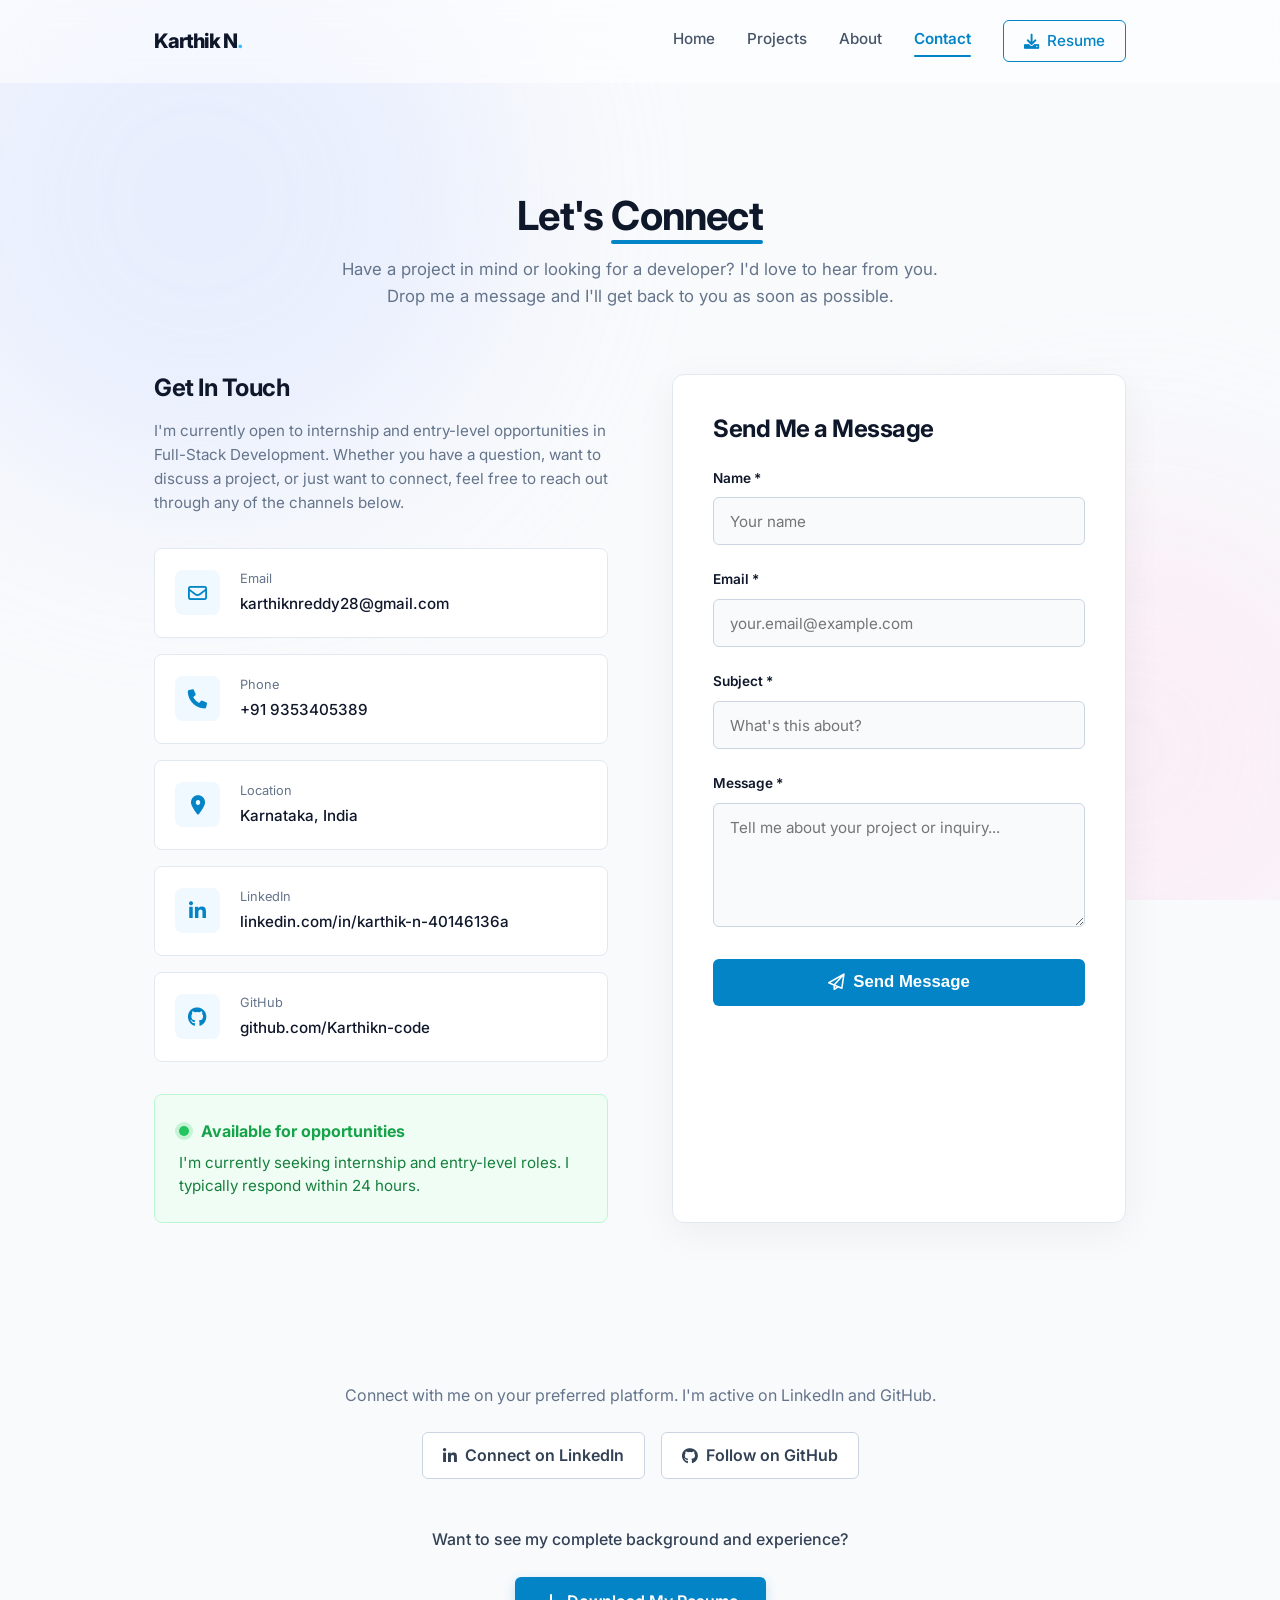
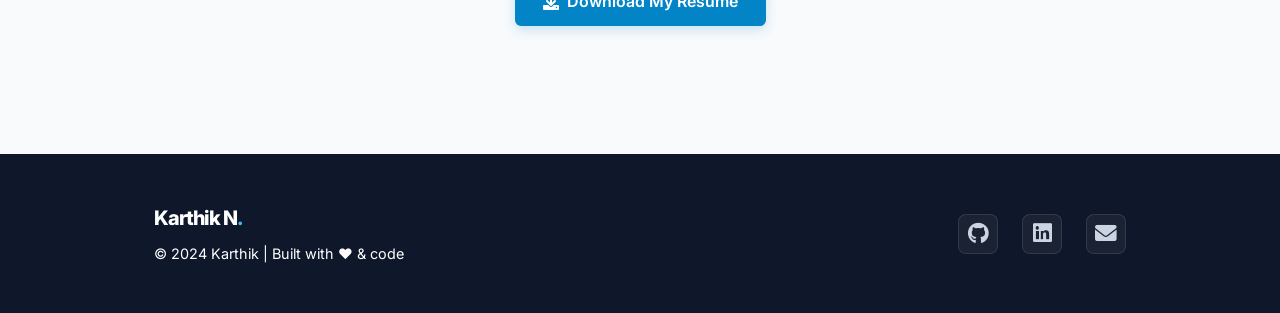
==== contact.html @ a83cc1b9 "feat: complete UI overhaul and dynamic stats tracking" ====
<!DOCTYPE html>
<html lang="en">

<head>
    <meta charset="UTF-8">
    <meta name="viewport" content="width=device-width, initial-scale=1.0">
    <title>Contact Karthik | Let's Connect</title>

    <link rel="preconnect" href="https://fonts.googleapis.com">
    <link rel="preconnect" href="https://fonts.gstatic.com" crossorigin>
    <link href="https://fonts.googleapis.com/css2?family=Inter:wght@300;400;500;600;700;800&display=swap" rel="stylesheet">
    <link rel="stylesheet" href="https://cdnjs.cloudflare.com/ajax/libs/font-awesome/6.0.0/css/all.min.css">

    <link rel="stylesheet" href="style.css">
</head>

<body>
    <div class="ambient-shapes">
        <div class="shape shape-1"></div>
        <div class="shape shape-2"></div>
    </div>

    <nav class="navbar">
        <div class="nav-content">
            <a href="index.html" class="logo">Karthik N<span>.</span></a>
            <div class="nav-links">
                <a href="index.html">Home</a>
                <a href="projects.html">Projects</a>
                <a href="about.html">About</a>
                <a href="contact.html" class="nav-active">Contact</a>
                <a href="karthik%20resume.pdf" target="_blank" class="nav-resume"><i class="fas fa-download"></i> Resume</a>
            </div>
            <button class="mobile-menu-btn"><i class="fas fa-bars"></i></button>
        </div>
    </nav>

    <main style="padding-top: 6rem; min-height: 80vh;">
        <!-- New Contact Section -->
        <section class="contact-section" id="contact" style="padding: 6rem 0; background-color: transparent;">
            <div class="container">
                <div class="contact-header text-center reveal-up" style="max-width: 600px; margin: 0 auto 4rem;">
                    <h2 class="contact-title" style="font-size: 2.5rem; font-weight: 700; color: #0f172a; margin-bottom: 1rem;">Let's <span style="position: relative; padding-bottom: 4px;">Connect<span style="position: absolute; bottom: 0; left: 0; width: 100%; height: 4px; background-color: #0284c7; border-radius: 2px;"></span></span></h2>
                    <p style="color: #64748b; font-size: 1.05rem; line-height: 1.6;">Have a project in mind or looking for a developer? I'd love to hear from you. Drop me a message and I'll get back to you as soon as possible.</p>
                </div>

                <div class="contact-grid">
                    <!-- Left: Contact Info -->
                    <div class="contact-info-panel reveal-up">
                        <h3 style="font-size: 1.5rem; color: #0f172a; margin-bottom: 1rem;">Get In Touch</h3>
                        <p style="color: #64748b; margin-bottom: 2rem; font-size: 0.95rem; line-height: 1.6;">
                            I'm currently open to internship and entry-level opportunities in Full-Stack Development. Whether you have a question, want to discuss a project, or just want to connect, feel free to reach out through any of the channels below.
                        </p>

                        <div class="info-cards">
                            <div class="info-card">
                                <div class="icon-box"><i class="far fa-envelope"></i></div>
                                <div class="info-details">
                                    <span class="info-label">Email</span>
                                    <span class="info-value">karthiknreddy28@gmail.com</span>
                                </div>
                            </div>

                            <div class="info-card">
                                <div class="icon-box"><i class="fas fa-phone-alt fa-flip-horizontal"></i></div>
                                <div class="info-details">
                                    <span class="info-label">Phone</span>
                                    <span class="info-value">+91 9353405389</span>
                                </div>
                            </div>

                            <div class="info-card">
                                <div class="icon-box"><i class="fas fa-map-marker-alt"></i></div>
                                <div class="info-details">
                                    <span class="info-label">Location</span>
                                    <span class="info-value">Karnataka, India</span>
                                </div>
                            </div>

                            <div class="info-card">
                                <div class="icon-box"><i class="fab fa-linkedin-in"></i></div>
                                <div class="info-details">
                                    <span class="info-label">LinkedIn</span>
                                    <span class="info-value">linkedin.com/in/karthik-n-40146136a</span>
                                </div>
                            </div>

                            <div class="info-card">
                                <div class="icon-box"><i class="fab fa-github"></i></div>
                                <div class="info-details">
                                    <span class="info-label">GitHub</span>
                                    <span class="info-value">github.com/Karthikn-code</span>
                                </div>
                            </div>
                        </div>

                        <div class="availability-alert">
                            <div class="alert-header">
                                <div class="status-pulse-green"></div>
                                <strong>Available for opportunities</strong>
                            </div>
                            <p>I'm currently seeking internship and entry-level roles. I typically respond within 24 hours.</p>
                        </div>
                    </div>

                    <!-- Right: Form -->
                    <div class="contact-form-panel reveal-up delay-1">
                        <h3 style="font-size: 1.5rem; color: #0f172a; margin-bottom: 1.5rem;">Send Me a Message</h3>
                        <form action="mailto:karthiknreddy28@gmail.com" method="post" enctype="text/plain">
                            <div class="form-group">
                                <label>Name *</label>
                                <input type="text" placeholder="Your name" required>
                            </div>
                            <div class="form-group">
                                <label>Email *</label>
                                <input type="email" placeholder="your.email@example.com" required>
                            </div>
                            <div class="form-group">
                                <label>Subject *</label>
                                <input type="text" placeholder="What's this about?" required>
                            </div>
                            <div class="form-group">
                                <label>Message *</label>
                                <textarea rows="5" placeholder="Tell me about your project or inquiry..." required></textarea>
                            </div>
                            <button type="submit" class="btn-submit"><i class="far fa-paper-plane"></i> Send Message</button>
                        </form>
                    </div>
                </div>
            </div>
        </section>

        <!-- Pre-footer CTA Section -->
        <section class="bottom-cta" style="background-color: transparent; padding: 4rem 0; text-align: center;">
            <div class="container">
                <p style="color: #64748b; margin-bottom: 1.5rem;">Connect with me on your preferred platform. I'm active on LinkedIn and GitHub.</p>
                <div class="cta-buttons" style="margin-bottom: 3rem; display: flex; justify-content: center; gap: 1rem; flex-wrap: wrap;">
                    <a href="https://www.linkedin.com/in/karthik-n-40146136a/" target="_blank" class="btn-outline-dark"><i class="fab fa-linkedin-in"></i> Connect on LinkedIn</a>
                    <a href="https://github.com/Karthikn-code" target="_blank" class="btn-outline-dark"><i class="fab fa-github"></i> Follow on GitHub</a>
                </div>
                
                <p style="color: #334155; font-weight: 500; margin-bottom: 1.5rem;">Want to see my complete background and experience?</p>
                <a href="karthik%20resume.pdf" target="_blank" class="btn-solid-blue"><i class="fas fa-download"></i> Download My Resume</a>
            </div>
        </section>
    </main>

    <footer>
        <div class="container footer-container">
            <div class="footer-left">
                <a href="index.html" class="logo">Karthik N<span>.</span></a>
                <p>&copy; 2024 Karthik | Built with ❤️ & code</p>
            </div>
            <div class="footer-socials">
                <a href="https://github.com/Karthikn-code" target="_blank" aria-label="GitHub"><i class="fab fa-github"></i></a>
                <a href="https://www.linkedin.com/in/karthik-n-40146136a/" target="_blank" aria-label="LinkedIn"><i class="fab fa-linkedin"></i></a>
                <a href="mailto:karthiknreddy28@gmail.com" aria-label="Email"><i class="fas fa-envelope"></i></a>
            </div>
        </div>
    </footer>

    <script src="script.js"></script>
</body>

</html>
---- style.css ----
/* ==========================================================================
   Base resets and Light Theme variables
   ========================================================================== */
:root {
    --bg-color: #f8fafc;
    /* Very soft slate white */
    --bg-surface: #ffffff;
    --bg-surface-elevated: #f1f5f9;
    --text-primary: #0f172a;
    --text-secondary: #475569;
    --text-muted: #94a3b8;

    --border-color: #e2e8f0;
    --border-hover: #cbd5e1;

    --accent: #4f46e5;
    --accent-glow: rgba(79, 70, 229, 0.15);
    /* Vibrant colorful gradient for text and accents */
    --gradient-primary: linear-gradient(135deg, #4f46e5 0%, #ec4899 100%);

    --shadow-sm: 0 1px 2px 0 rgba(0, 0, 0, 0.05);
    --shadow-md: 0 4px 6px -1px rgba(0, 0, 0, 0.05), 0 2px 4px -1px rgba(0, 0, 0, 0.03);
    --shadow-lg: 0 10px 15px -3px rgba(0, 0, 0, 0.05), 0 4px 6px -2px rgba(0, 0, 0, 0.025);
    --shadow-hover: 0 20px 25px -5px rgba(0, 0, 0, 0.08), 0 10px 10px -5px rgba(0, 0, 0, 0.04);

    --font-sans: 'Inter', -apple-system, BlinkMacSystemFont, "Segoe UI", Roboto, Helvetica, Arial, sans-serif;
}

* {
    margin: 0;
    padding: 0;
    box-sizing: border-box;
}

html {
    scroll-behavior: smooth;
}

body {
    background-color: var(--bg-color);
    color: var(--text-primary);
    font-family: var(--font-sans);
    line-height: 1.6;
    -webkit-font-smoothing: antialiased;
    -moz-osx-font-smoothing: grayscale;
    overflow-x: hidden;
    position: relative;
}

/* ==========================================================================
   Ambient Background Shapes (Light Theme)
   ========================================================================== */
.ambient-shapes {
    position: fixed;
    top: 0;
    left: 0;
    width: 100vw;
    height: 100vh;
    overflow: hidden;
    z-index: -1;
    pointer-events: none;
}

.shape {
    position: absolute;
    border-radius: 50%;
    filter: blur(90px);
    opacity: 0.6;
    animation: float 20s infinite alternate ease-in-out;
}

.shape-1 {
    width: 600px;
    height: 600px;
    background: #e0e7ff;
    /* soft indigo */
    top: -100px;
    left: -100px;
}

.shape-2 {
    width: 500px;
    height: 500px;
    background: #fce7f3;
    /* soft pink */
    bottom: -100px;
    right: -100px;
    animation-delay: -5s;
}

@keyframes float {
    0% {
        transform: translate(0, 0) scale(1);
    }

    100% {
        transform: translate(50px, 50px) scale(1.05);
    }
}

/* Typography Base */
h1,
h2,
h3,
h4,
h5,
h6 {
    font-weight: 700;
    line-height: 1.2;
    letter-spacing: -0.02em;
    color: var(--text-primary);
}

p {
    color: var(--text-secondary);
}

a {
    color: var(--text-primary);
    text-decoration: none;
    transition: color 0.2s ease;
}

.container {
    max-width: 1100px;
    margin: 0 auto;
    padding: 0 5%;
}

.mt-4 {
    margin-top: 2rem;
}

/* ==========================================================================
   Navigation
   ========================================================================== */
.navbar {
    position: fixed;
    top: 0;
    left: 0;
    width: 100%;
    z-index: 100;
    background: rgba(255, 255, 255, 0.5);
    /* translucent white */
    backdrop-filter: blur(16px);
    -webkit-backdrop-filter: blur(16px);
    border-bottom: 1px solid transparent;
    /* controlled by JS on scroll */
    transition: all 0.3s ease;
}

.nav-content {
    max-width: 1100px;
    margin: 0 auto;
    padding: 1.25rem 5%;
    display: flex;
    justify-content: space-between;
    align-items: center;
}

.logo {
    font-size: 1.25rem;
    font-weight: 800;
    letter-spacing: -0.05em;
    color: var(--text-primary);
}

.logo span {
    color: var(--accent);
}

.nav-links {
    display: flex;
    align-items: center;
    gap: 2rem;
}

.nav-links a {
    font-size: 0.95rem;
    font-weight: 500;
    color: var(--text-secondary);
}

.nav-links a:hover {
    color: var(--accent);
}

.nav-btn {
    padding: 0.6rem 1.6rem;
    background: var(--gradient-primary);
    color: #ffffff !important;
    border-radius: 999px;
    /* Pill shape */
    font-weight: 600;
    box-shadow: 0 4px 15px rgba(79, 70, 229, 0.3);
    transition: all 0.3s cubic-bezier(0.175, 0.885, 0.32, 1.275);
}

.nav-btn:hover {
    transform: translateY(-2px);
    box-shadow: 0 6px 20px rgba(79, 70, 229, 0.4);
    filter: brightness(1.1);
}

.mobile-menu-btn {
    display: none;
    background: none;
    border: none;
    color: var(--text-primary);
    font-size: 1.25rem;
    cursor: pointer;
}

/* ==========================================================================
   Buttons
   ========================================================================== */
.btn {
    display: inline-flex;
    align-items: center;
    justify-content: center;
    padding: 0.8rem 1.8rem;
    border-radius: 8px;
    font-size: 1rem;
    font-weight: 600;
    transition: all 0.3s ease;
    cursor: pointer;
}

.btn-primary {
    background: var(--text-primary);
    color: var(--bg-surface);
    border: 1px solid transparent;
    box-shadow: var(--shadow-sm);
}

.btn-primary:hover {
    background: #334155;
    transform: translateY(-2px);
    box-shadow: var(--shadow-md);
}

.btn-secondary {
    background: var(--bg-surface);
    color: var(--text-primary);
    border: 1px solid var(--border-color);
    box-shadow: var(--shadow-sm);
}

.btn-secondary:hover {
    background: var(--bg-surface-elevated);
    border-color: var(--border-hover);
    transform: translateY(-2px);
    box-shadow: var(--shadow-md);
}

.btn i {
    margin-right: 8px;
}

/* ==========================================================================
   Hero Section
   ========================================================================== */
.hero {
    padding: 12rem 0 6rem;
    min-height: 90vh;
    display: flex;
    align-items: center;
}

.hero-container {
    display: grid;
    grid-template-columns: 1fr 1fr;
    gap: 4rem;
    align-items: center;
}

.status-pill {
    display: inline-flex;
    align-items: center;
    padding: 0.4rem 1rem;
    background: var(--bg-surface);
    border: 1px solid var(--border-color);
    border-radius: 100px;
    font-size: 0.85rem;
    color: var(--text-secondary);
    font-weight: 500;
    margin-bottom: 2rem;
    box-shadow: var(--shadow-sm);
}

.pulse-dot {
    width: 8px;
    height: 8px;
    background: #10b981;
    border-radius: 50%;
    margin-right: 8px;
    box-shadow: 0 0 10px #10b981;
    animation: pulse 2s infinite;
}

@keyframes pulse {
    0% {
        box-shadow: 0 0 0 0 rgba(16, 185, 129, 0.4);
    }

    70% {
        box-shadow: 0 0 0 6px rgba(16, 185, 129, 0);
    }

    100% {
        box-shadow: 0 0 0 0 rgba(16, 185, 129, 0);
    }
}

.hero-title {
    font-size: 4.5rem;
    letter-spacing: -0.04em;
    margin-bottom: 1.5rem;
    color: var(--text-primary);
}

.text-gradient {
    background: var(--gradient-primary);
    -webkit-background-clip: text;
    -webkit-text-fill-color: transparent;
}

.hero-subtitle {
    font-size: 1.2rem;
    max-width: 90%;
    margin-bottom: 2.5rem;
    line-height: 1.6;
    color: var(--text-secondary);
}

.hero-actions {
    display: flex;
    gap: 1.2rem;
}

.profile-card {
    position: relative;
    border-radius: 20px;
    padding: 0.8rem;
    background: var(--bg-surface);
    box-shadow: var(--shadow-lg);
    /* Larger shadow to lift the profile in white theme */
}

.profile-img {
    width: 100%;
    height: auto;
    border-radius: 14px;
    aspect-ratio: 1/1;
    object-fit: cover;
    /* Soft filter rather than dark contrast filter */
    filter: contrast(1.05);
}

/* ==========================================================================
   Sections Utilities
   ========================================================================== */
section {
    padding: 6rem 0;
}

.section-header {
    margin-bottom: 4rem;
}

.section-title {
    font-size: 2.5rem;
    margin-bottom: 0.5rem;
}

.section-desc {
    font-size: 1.15rem;
    color: var(--text-secondary);
}

/* ==========================================================================
   Shiny Edge / Soft Shadow Card Effect
   ========================================================================== */
.shiny-edge {
    position: relative;
    background: var(--bg-surface);
    border: 1px solid var(--border-color);
    border-radius: 16px;
    overflow: hidden;
    transition: transform 0.3s ease, border-color 0.3s ease, box-shadow 0.3s ease;
    box-shadow: var(--shadow-sm);
    /* default drop shadow */
}

.shiny-edge:hover {
    border-color: var(--border-hover);
    transform: translateY(-4px);
    box-shadow: var(--shadow-hover);
    /* lifts up on hover */
}

/* Soft white-theme tracking glow inside .shiny-edge */
.card-glow {
    position: absolute;
    width: 300px;
    height: 300px;
    background: radial-gradient(circle, rgba(79, 70, 229, 0.08) 0%, transparent 60%);
    /* soft colored glow */
    border-radius: 50%;
    pointer-events: none;
    transform: translate(-50%, -50%);
    opacity: 0;
    transition: opacity 0.3s ease;
    z-index: 1;
}

.shiny-edge:hover .card-glow {
    opacity: 1;
}

/* ==========================================================================
   About Section
   ========================================================================== */
.about-text {
    padding: 3rem;
}

.about-text h3 {
    font-size: 1.5rem;
    margin-bottom: 1.5rem;
    color: var(--text-primary);
}

.about-text p {
    margin-bottom: 1.5rem;
}

.skills-container {
    display: flex;
    flex-wrap: wrap;
    gap: 0.6rem;
}

.skill-tag {
    padding: 0.4rem 1rem;
    background: var(--bg-surface-elevated);
    border: 1px solid var(--border-color);
    border-radius: 100px;
    font-size: 0.85rem;
    color: var(--text-primary);
    font-weight: 500;
    transition: background 0.2s ease;
}

.skill-tag:hover {
    background: var(--border-color);
}

/* ==========================================================================
   Stats Section
   ========================================================================== */
.stats {
    padding: 2rem 0 6rem;
}

.text-center {
    text-align: center;
}

.text-center .section-title,
.text-center .section-desc {
    margin-left: auto;
    margin-right: auto;
}

.stats-grid {
    display: grid;
    grid-template-columns: repeat(auto-fit, minmax(200px, 1fr));
    gap: 2rem;
    text-align: center;
}

.stat-card {
    padding: 2.5rem 1.5rem;
    background: var(--bg-surface);
    border-radius: 16px;
    box-shadow: var(--shadow-sm);
    border: 1px solid var(--border-color);
    transition: transform 0.3s ease, box-shadow 0.3s ease;
}

.stat-card:hover {
    transform: translateY(-5px);
    box-shadow: var(--shadow-hover);
}

.stat-icon {
    width: 64px;
    height: 64px;
    margin: 0 auto 1.5rem;
    border-radius: 16px;
    display: flex;
    align-items: center;
    justify-content: center;
    font-size: 1.5rem;
}

.icon-blue {
    background: #e0e7ff;
    color: #4f46e5;
}

.icon-green {
    background: #dcfce7;
    color: #16a34a;
}

.icon-purple {
    background: #f3e8ff;
    color: #9333ea;
}

.icon-orange {
    background: #ffedd5;
    color: #ea580c;
}

.stat-num {
    font-size: 3rem;
    display: inline-block;
    color: var(--text-primary);
    margin-bottom: 0.5rem;
    font-weight: 800;
}

.stat-card span {
    font-size: 2rem;
    font-weight: 700;
    color: var(--text-primary);
}

.stat-card p {
    font-weight: 500;
    color: var(--text-secondary);
}

/* ==========================================================================
   Tech Stack Section
   ========================================================================== */
.tech-stack {
    padding: 2rem 0 6rem;
}

.header-line {
    width: 60px;
    height: 4px;
    background: #0284c7;
    /* Match user image's blue underline */
    margin: 1rem auto 1.5rem;
    border-radius: 4px;
}

.tech-grid {
    display: grid;
    grid-template-columns: repeat(auto-fit, minmax(220px, 1fr));
    gap: 2rem;
}

.tech-card {
    padding: 2rem;
}

.tech-badge {
    display: inline-block;
    padding: 0.4rem 1rem;
    border-radius: 6px;
    font-size: 0.85rem;
    font-weight: 700;
    color: white;
    margin-bottom: 2rem;
    box-shadow: var(--shadow-sm);
}

.badge-blue {
    background: #38bdf8;
}

.badge-green {
    background: #22c55e;
}

.badge-purple {
    background: #d946ef;
}

.badge-orange {
    background: #f97316;
}

.badge-grey {
    background: #64748b;
}

.tech-list {
    list-style: none;
    padding: 0;
}

.tech-list li {
    position: relative;
    padding-left: 1.5rem;
    margin-bottom: 1rem;
    font-size: 0.95rem;
    color: var(--text-secondary);
    font-weight: 600;
}

.tech-list li::before {
    content: '';
    position: absolute;
    left: 0;
    top: 50%;
    transform: translateY(-50%);
    width: 6px;
    height: 6px;
    border-radius: 50%;
}

.list-blue li::before {
    background: #38bdf8;
}

.list-green li::before {
    background: #22c55e;
}

.list-purple li::before {
    background: #d946ef;
}

.list-orange li::before {
    background: #f97316;
}

.list-grey li::before {
    background: #64748b;
}


/* ==========================================================================
   Projects Section
   ========================================================================== */
.projects-grid {
    display: grid;
    grid-template-columns: repeat(auto-fill, minmax(320px, 1fr));
    gap: 2.5rem;
}

.project-card {
    display: flex;
    flex-direction: column;
    height: 100%;
}

.project-image-wrapper {
    width: 100%;
    height: 220px;
    border-bottom: 1px solid var(--border-color);
    overflow: hidden;
    position: relative;
    z-index: 2;
    background: var(--bg-surface-elevated);
}

.project-img {
    width: 100%;
    height: 100%;
    object-fit: contain;
    /* ensures images fit nicely */
    transition: transform 0.5s ease;
}

.project-card:hover .project-img {
    transform: scale(1.03);
}

.project-content {
    padding: 1.8rem;
    display: flex;
    flex-direction: column;
    flex-grow: 1;
    position: relative;
    z-index: 2;
}

.project-meta {
    display: flex;
    justify-content: space-between;
    align-items: center;
    margin-bottom: 1rem;
}

.project-meta h3 {
    font-size: 1.35rem;
}

.project-link {
    color: var(--text-secondary);
    display: inline-flex;
    padding: 0.5rem;
    border-radius: 8px;
    background: var(--bg-surface-elevated);
    border: 1px solid var(--border-color);
    transition: all 0.2s ease;
}

.project-link:hover {
    color: var(--text-primary);
    border-color: var(--text-muted);
    background: var(--bg-surface);
}

.project-content p {
    font-size: 1rem;
    margin-bottom: 1.5rem;
    flex-grow: 1;
}

.project-tags {
    display: flex;
    flex-wrap: wrap;
    gap: 0.5rem;
}

.project-tags span {
    font-size: 0.8rem;
    color: var(--accent);
    font-weight: 600;
    background: var(--accent-glow);
    padding: 0.3rem 0.8rem;
    border-radius: 6px;
}

/* ==========================================================================
   Contact Section
   ========================================================================== */
.contact-box {
    text-align: center;
    padding: 5rem 2rem;
}

.contact-box h2 {
    font-size: 3rem;
    margin-bottom: 1rem;
    letter-spacing: -0.03em;
}

.contact-box p {
    max-width: 550px;
    margin: 0 auto;
    font-size: 1.15rem;
}

/* ==========================================================================
   Footer
   ========================================================================== */
footer {
    border-top: 1px solid var(--border-color);
    padding: 3rem 0;
    margin-top: 4rem;
    background: var(--bg-surface);
}

.footer-container {
    display: flex;
    justify-content: space-between;
    align-items: center;
}

.footer-left p {
    font-size: 0.9rem;
    margin-top: 0.5rem;
    color: var(--text-secondary);
}

.footer-socials {
    display: flex;
    gap: 1.5rem;
}

.footer-socials a {
    color: var(--text-secondary);
    font-size: 1.35rem;
}

.footer-socials a:hover {
    color: var(--accent);
    transform: translateY(-2px);
}

/* ==========================================================================
   Animations & Reveal
   ========================================================================== */
.reveal-up {
    opacity: 0;
    transform: translateY(30px);
    transition: opacity 0.8s ease, transform 0.8s cubic-bezier(0.16, 1, 0.3, 1);
}

.reveal-up.active {
    opacity: 1;
    transform: translateY(0);
}

.delay-1 {
    transition-delay: 0.1s;
}

.delay-2 {
    transition-delay: 0.2s;
}

/* ==========================================================================
   Responsive Design
   ========================================================================== */
@media (max-width: 900px) {
    .hero-container {
        grid-template-columns: 1fr;
        text-align: center;
        gap: 3rem;
    }

    .hero-actions {
        justify-content: center;
    }

    .status-pill {
        margin: 0 auto 2rem;
    }

    .hero-title {
        font-size: 3.5rem;
    }

    .hero-subtitle {
        margin: 0 auto 2.5rem;
    }

    .profile-card {
        max-width: 350px;
        margin: 0 auto;
    }
}

@media (max-width: 600px) {
    .nav-links {
        display: none;
    }

    .mobile-menu-btn {
        display: block;
    }

    .hero {
        padding: 8rem 0 4rem;
    }

    .hero-title {
        font-size: 2.8rem;
    }

    .footer-container {
        flex-direction: column;
        gap: 2rem;
        text-align: center;
    }
}

/* ==========================================================================
   Availability Badge
   ========================================================================== */
.status-pill {
    display: inline-flex;
    align-items: center;
    gap: 0.75rem;
    padding: 0.6rem 1.4rem;
    background: linear-gradient(90deg, #eff6ff 0%, #faf5ff 100%);
    border: 1px solid #e0f2fe;
    border-radius: 999px;
    color: #0284c7;
    font-weight: 500;
    font-size: 1.05rem;
    margin-bottom: 2rem;
    box-shadow: 0 4px 15px rgba(224, 242, 254, 0.4);
    letter-spacing: -0.01em;
}

.pulse-dot {
    width: 10px;
    height: 10px;
    background-color: #0ea5e9;
    border-radius: 50%;
    position: relative;
    display: inline-block;
}

.pulse-dot::after {
    content: '';
    position: absolute;
    top: 50%;
    left: 50%;
    width: 100%;
    height: 100%;
    background-color: #0ea5e9;
    border-radius: 50%;
    transform: translate(-50%, -50%);
    z-index: -1;
    animation: pulsing 2s cubic-bezier(0.4, 0, 0.6, 1) infinite;
}

@keyframes pulsing {
    0% {
        opacity: 0.6;
        transform: translate(-50%, -50%) scale(1);
    }

    50% {
        opacity: 0;
        transform: translate(-50%, -50%) scale(3);
    }

    100% {
        opacity: 0;
        transform: translate(-50%, -50%) scale(1);
    }
}

/* ==========================================================================
   Updated Navbar Nav-Active and Nav-Resume Styles
   ========================================================================== */
.nav-links a {
    position: relative;
    padding-bottom: 4px;
}

.nav-links a.nav-active {
    color: #0284c7;
    font-weight: 600;
}

.nav-links a.nav-active::after {
    content: '';
    position: absolute;
    bottom: -2px;
    left: 0;
    width: 100%;
    height: 2px;
    background-color: #0284c7;
    border-radius: 2px;
}

.nav-links a.nav-resume {
    display: inline-flex;
    align-items: center;
    gap: 0.5rem;
    padding: 0.5rem 1.25rem;
    border: 1px solid #0284c7;
    border-radius: 6px;
    color: #0284c7;
    font-weight: 500;
    transition: all 0.3s ease;
    background: transparent;
}

.nav-links a.nav-resume:hover {
    background: #f0f9ff;
    transform: translateY(-2px);
    box-shadow: 0 4px 12px rgba(2, 132, 199, 0.15);
}

.nav-links a.nav-resume::after {
    display: none;
    /* Prevent underline block */
}

/* ==========================================================================
   Details Skills Page Section (About Page)
   ========================================================================== */
.technical-skills {
    padding: 2rem 0;
}

.skills-layout {
    display: flex;
    flex-direction: column;
    gap: 3rem;
    max-width: 900px;
    margin: 0 auto;
}

.skill-category h3 {
    display: flex;
    align-items: center;
    gap: 0.75rem;
    font-size: 1.4rem;
    color: var(--text-primary);
    margin-bottom: 1.25rem;
}

.skill-category h3::before {
    content: '';
    display: inline-block;
    width: 14px;
    height: 14px;
    border-radius: 50%;
}

/* Custom bullet dots matching the design */
.category-red::before {
    background-color: #ef4444;
}

.category-blue::before {
    background-color: #3b82f6;
}

.category-green::before {
    background-color: #22c55e;
}

.category-purple::before {
    background-color: #a855f7;
}

.category-orange::before {
    background-color: #f97316;
}

.category-grey::before {
    background-color: #64748b;
}

.category-teal::before {
    background-color: #06b6d4;
}

.skills-wrapper {
    display: flex;
    flex-wrap: wrap;
    gap: 0.75rem;
}

.skill-pill {
    padding: 0.5rem 1.25rem;
    border-radius: 9999px;
    font-size: 0.95rem;
    font-weight: 500;
    transition: all 0.2s ease;
}

.skill-pill:hover {
    transform: translateY(-2px);
    box-shadow: 0 4px 10px rgba(0, 0, 0, 0.05);
}

/* Specific background and text color assignments mirroring the image exactly */
.cat-blue .skill-pill,
.cat-teal .skill-pill {
    background-color: #eff6ff;
    color: #0284c7;
}

.cat-green .skill-pill {
    background-color: #f0fdf4;
    color: #16a34a;
}

.cat-purple .skill-pill {
    background-color: #faf5ff;
    color: #9333ea;
}

.cat-orange .skill-pill {
    background-color: #fff7ed;
    color: #c2410c;
}

.cat-grey .skill-pill {
    background-color: #f8fafc;
    color: #334155;
    border: 1px solid #e2e8f0;
}

/* ==========================================================================
   Skill Proficiency Section
   ========================================================================== */
.proficiency-card {
    background: #ffffff;
    border-radius: 12px;
    padding: 3rem;
    box-shadow: 0 10px 40px rgba(0, 0, 0, 0.03);
    border: 1px solid rgba(226, 232, 240, 0.8);
    max-width: 800px;
    margin: 0 auto;
}

.proficiency-card .card-title {
    font-size: 1.8rem;
    color: #0f172a;
    margin-bottom: 0.5rem;
}

.proficiency-card .card-subtitle {
    color: #64748b;
    font-size: 0.95rem;
    margin-bottom: 2.5rem;
}

.skill-bar-container {
    margin-bottom: 1.8rem;
}

.skill-bar-container:last-child {
    margin-bottom: 0;
}

.skill-info {
    display: flex;
    justify-content: space-between;
    align-items: center;
    margin-bottom: 0.8rem;
}

.skill-name {
    font-weight: 500;
    color: #1e293b;
    font-size: 1.05rem;
}

.skill-pct {
    color: #64748b;
    font-size: 0.95rem;
}

.skill-track {
    width: 100%;
    height: 12px;
    background-color: #f1f5f9;
    border-radius: 999px;
    overflow: hidden;
}

.skill-fill {
    height: 100%;
    border-radius: 999px;
    width: 0;
    transition: width 1.5s cubic-bezier(0.22, 1, 0.36, 1);
}

.bar-color-0 {
    background-color: #0ea5e9;
}

.bar-color-1 {
    background-color: #10b981;
}

.bar-color-2 {
    background-color: #f59e0b;
}

.bar-color-3 {
    background-color: #d946ef;
}

.bar-color-4 {
    background-color: #3b82f6;
}

.bar-color-5 {
    background-color: #f97316;
}

.bar-color-default {
    background-color: #64748b;
}

/* ==========================================================================
   Detailed Contact Section & Sub-footer Layout
   ========================================================================== */
.contact-grid {
    display: grid;
    grid-template-columns: 1fr 1fr;
    gap: 4rem;
    max-width: 1100px;
    margin: 0 auto;
}

@media (max-width: 900px) {
    .contact-grid {
        grid-template-columns: 1fr;
    }
}

.info-cards {
    display: flex;
    flex-direction: column;
    gap: 1rem;
    margin-bottom: 2rem;
}

.info-card {
    display: flex;
    align-items: center;
    gap: 1.25rem;
    padding: 1.25rem;
    border: 1px solid #e2e8f0;
    border-radius: 8px;
    background-color: white;
}

.icon-box {
    width: 45px;
    height: 45px;
    display: flex;
    align-items: center;
    justify-content: center;
    background-color: #f0f9ff;
    color: #0284c7;
    border-radius: 8px;
    font-size: 1.2rem;
    flex-shrink: 0;
}

.info-details {
    display: flex;
    flex-direction: column;
    overflow: hidden;
}

.info-label {
    font-size: 0.8rem;
    color: #64748b;
    margin-bottom: 0.2rem;
}

.info-value {
    font-size: 0.95rem;
    color: #0f172a;
    font-weight: 500;
    white-space: nowrap;
    overflow: hidden;
    text-overflow: ellipsis;
}

.availability-alert {
    background-color: #f0fdf4;
    border: 1px solid #bbf7d0;
    padding: 1.5rem;
    border-radius: 8px;
}

.alert-header {
    display: flex;
    align-items: center;
    gap: 0.75rem;
    color: #16a34a;
    margin-bottom: 0.5rem;
}

.status-pulse-green {
    width: 10px;
    height: 10px;
    background-color: #22c55e;
    border-radius: 50%;
    box-shadow: 0 0 0 4px rgba(34, 197, 94, 0.2);
}

.availability-alert p {
    color: #15803d;
    font-size: 0.95rem;
    line-height: 1.5;
    margin: 0;
}

.contact-form-panel {
    background-color: white;
    padding: 2.5rem;
    border-radius: 12px;
    box-shadow: 0 10px 40px rgba(0, 0, 0, 0.05);
    border: 1px solid #e2e8f0;
}

.form-group {
    margin-bottom: 1.5rem;
    text-align: left;
}

.form-group label {
    display: block;
    font-size: 0.85rem;
    color: #0f172a;
    font-weight: 600;
    margin-bottom: 0.5rem;
}

.form-group input,
.form-group textarea {
    width: 100%;
    padding: 0.85rem 1rem;
    border: 1px solid #cbd5e1;
    border-radius: 6px;
    font-family: inherit;
    font-size: 0.95rem;
    transition: all 0.2s;
    background-color: #f8fafc;
}

.form-group input:focus,
.form-group textarea:focus {
    outline: none;
    border-color: #0284c7;
    background-color: white;
    box-shadow: 0 0 0 3px rgba(2, 132, 199, 0.1);
}

.btn-submit {
    width: 100%;
    padding: 0.85rem;
    background-color: #0284c7;
    color: white;
    border: none;
    border-radius: 6px;
    font-weight: 600;
    font-size: 1.05rem;
    cursor: pointer;
    transition: all 0.2s;
    display: flex;
    justify-content: center;
    align-items: center;
    gap: 0.5rem;
}

.btn-submit:hover {
    background-color: #0369a1;
}

.btn-outline-dark {
    display: inline-flex;
    align-items: center;
    gap: 0.5rem;
    padding: 0.6rem 1.25rem;
    border: 1px solid #cbd5e1;
    border-radius: 6px;
    color: #334155;
    font-weight: 600;
    background: white;
    transition: all 0.2s;
    text-decoration: none;
}

.btn-outline-dark:hover {
    background: #f1f5f9;
    border-color: #94a3b8;
    color: #0f172a;
}

.btn-solid-blue {
    display: inline-flex;
    align-items: center;
    gap: 0.5rem;
    padding: 0.75rem 1.75rem;
    background-color: #0284c7;
    color: white;
    border-radius: 6px;
    font-weight: 600;
    transition: all 0.2s;
    box-shadow: 0 4px 12px rgba(2, 132, 199, 0.2);
    text-decoration: none;
}

.btn-solid-blue:hover {
    background-color: #0369a1;
    transform: translateY(-2px);
    box-shadow: 0 6px 15px rgba(2, 132, 199, 0.3);
}

/* ==========================================================================
   Strict Dark Footer Override Mapped Exactly From Image
   ========================================================================== */
footer {
    background-color: #0f172a !important;
    /* Extremely dark navy */
    color: white !important;
    border-top: none !important;
}

.footer-left .logo,
.footer-left p {
    color: white !important;
}

.logo span {
    color: #38bdf8 !important;
    /* Retaining the bright popup dot */
}

.footer-socials a {
    color: #cbd5e1 !important;
    background-color: rgba(255, 255, 255, 0.05);
    width: 40px;
    height: 40px;
    display: flex;
    align-items: center;
    justify-content: center;
    border-radius: 8px;
    border: 1px solid rgba(255, 255, 255, 0.1);
}

.footer-socials a:hover {
    color: white !important;
    background-color: #38bdf8;
    transform: translateY(-3px);
    border-color: #38bdf8;
}

/* ==========================================================================
   Gradient CTA Section (Home Page)
   ========================================================================== */
.cta-gradient-section {
    background: linear-gradient(135deg, #2563eb, #8b5cf6, #d946ef);
    background-size: 200% 200%;
    animation: gradientShift 15s ease infinite;
    position: relative;
    padding: 6rem 1rem;
    text-align: center;
    color: white;
    overflow: hidden;
}

@keyframes gradientShift {
    0% {
        background-position: 0% 50%;
    }

    50% {
        background-position: 100% 50%;
    }

    100% {
        background-position: 0% 50%;
    }
}

.cta-gradient-section::before {
    content: '';
    position: absolute;
    top: 0;
    left: 0;
    right: 0;
    bottom: 0;
    background-image: radial-gradient(rgba(255, 255, 255, 0.15) 1px, transparent 1px);
    background-size: 24px 24px;
    opacity: 0.5;
    pointer-events: none;
}

.cta-content {
    position: relative;
    z-index: 10;
    max-width: 800px;
    margin: 0 auto;
}

.cta-badge {
    display: inline-flex;
    align-items: center;
    gap: 0.5rem;
    background-color: rgba(255, 255, 255, 0.2);
    padding: 0.5rem 1rem;
    border-radius: 20px;
    font-size: 0.85rem;
    font-weight: 600;
    margin-bottom: 1.5rem;
    backdrop-filter: blur(4px);
    border: 1px solid rgba(255, 255, 255, 0.1);
}

.cta-title {
    font-size: 2.75rem;
    font-weight: 700;
    line-height: 1.2;
    margin-bottom: 1.5rem;
}

.cta-desc {
    font-size: 1.1rem;
    line-height: 1.6;
    margin-bottom: 2.5rem;
    opacity: 0.95;
    max-width: 650px;
    margin-left: auto;
    margin-right: auto;
}

.cta-buttons-wrapper {
    display: flex;
    justify-content: center;
    gap: 1rem;
    flex-wrap: wrap;
}

.btn-cta-white {
    background-color: white;
    color: #2563eb;
    padding: 0.85rem 1.75rem;
    border-radius: 8px;
    font-weight: 600;
    display: flex;
    align-items: center;
    justify-content: center;
    gap: 0.5rem;
    transition: all 0.2s;
    text-decoration: none;
    border: 2px solid white;
}

.btn-cta-white:hover {
    background-color: #f8fafc;
    transform: translateY(-2px);
    box-shadow: 0 4px 15px rgba(0, 0, 0, 0.1);
}

.btn-cta-outline {
    background-color: transparent;
    color: white;
    padding: 0.85rem 1.75rem;
    border-radius: 8px;
    font-weight: 600;
    display: flex;
    align-items: center;
    justify-content: center;
    gap: 0.5rem;
    transition: all 0.2s;
    text-decoration: none;
    border: 2px solid rgba(255, 255, 255, 0.8);
}

.btn-cta-outline:hover {
    background-color: rgba(255, 255, 255, 0.1);
    border-color: white;
    transform: translateY(-2px);
}

@media (max-width: 768px) {
    .cta-title {
        font-size: 2rem;
    }
}

/* ==========================================================================
   Highlight Stats Section
   ========================================================================== */
.highlights-grid {
    display: grid;
    grid-template-columns: repeat(3, 1fr);
    gap: 2rem;
    max-width: 1000px;
    margin: 0 auto;
}

@media (max-width: 768px) {
    .highlights-grid {
        grid-template-columns: 1fr;
    }
}

.highlight-card {
    background-color: white;
    border-radius: 12px;
    padding: 3rem 2rem;
    text-align: center;
    border: 1px solid #e2e8f0;
    transition: transform 0.3s ease, box-shadow 0.3s ease;
}

.highlight-card:hover {
    transform: translateY(-5px);
    box-shadow: 0 10px 25px rgba(0, 0, 0, 0.05);
}

.highlight-number-wrapper {
    margin-bottom: 1rem;
    display: flex;
    justify-content: center;
    align-items: baseline;
}

.highlight-num,
.highlight-plus {
    font-size: 3.5rem;
    font-weight: 800;
    line-height: 1;
    margin: 0;
}

.highlight-title {
    font-size: 1.15rem;
    font-weight: 700;
    color: #1e293b;
    margin-bottom: 0.5rem;
}

.highlight-desc {
    font-size: 0.95rem;
    color: #64748b;
    margin: 0;
}

/* Gradients */
.text-gradient-blue {
    background: linear-gradient(135deg, #0ea5e9, #3b82f6);
    -webkit-background-clip: text;
    background-clip: text;
    -webkit-text-fill-color: transparent;
    color: transparent;
}

.text-gradient-pink {
    background: linear-gradient(135deg, #d946ef, #db2777);
    -webkit-background-clip: text;
    background-clip: text;
    -webkit-text-fill-color: transparent;
    color: transparent;
}

.text-gradient-green {
    background: linear-gradient(135deg, #22c55e, #10b981);
    -webkit-background-clip: text;
    background-clip: text;
    -webkit-text-fill-color: transparent;
    color: transparent;
}

/* ==========================================================================
   Premium Stats Section
   ========================================================================== */
.dark-stats-section {
    padding: 7rem 0;
    text-align: center;
}

.dark-stats-header {
    margin-bottom: 4.5rem;
}

.dark-stats-header .section-title {
    color: #1e293b;
    margin-bottom: 0.75rem;
    font-size: 2.25rem;
}

.dark-stats-header .section-desc {
    color: #64748b;
    margin-bottom: 0;
    font-size: 1rem;
}

.dark-stats-grid {
    display: grid;
    grid-template-columns: repeat(4, 1fr);
    gap: 2rem;
    max-width: 1100px;
    margin: 0 auto;
}

@media (max-width: 992px) {
    .dark-stats-grid {
        grid-template-columns: repeat(2, 1fr);
    }
}

@media (max-width: 576px) {
    .dark-stats-grid {
        grid-template-columns: 1fr;
    }
}

.dark-stat-card {
    display: flex;
    flex-direction: column;
    align-items: center;
    background: rgba(255, 255, 255, 0.45);
    backdrop-filter: blur(12px);
    -webkit-backdrop-filter: blur(12px);
    border: 1px solid rgba(255, 255, 255, 0.8);
    border-radius: 16px;
    padding: 3rem 1.5rem;
    box-shadow: 0 4px 30px rgba(0, 0, 0, 0.03);
    transition: transform 0.3s ease, box-shadow 0.3s ease, background 0.3s ease;
}

.dark-stat-card:hover {
    transform: translateY(-5px);
    box-shadow: 0 10px 40px rgba(0, 0, 0, 0.06);
    background: rgba(255, 255, 255, 0.65);
}

.dark-stat-icon-wrapper {
    width: 60px;
    height: 60px;
    border-radius: 12px;
    display: flex;
    align-items: center;
    justify-content: center;
    font-size: 1.5rem;
    margin-bottom: 1.5rem;
}

.bg-blue-light { background-color: #e0f2fe; color: #0284c7; }
.bg-green-light { background-color: #dcfce7; color: #16a34a; }
.bg-purple-light { background-color: #f3e8ff; color: #a855f7; }
.bg-orange-light { background-color: #ffedd5; color: #ea580c; }

.dark-stat-num {
    font-size: 2.75rem;
    font-weight: 800;
    line-height: 1;
    margin-bottom: 0.5rem;
    color: #1e293b;
}

.dark-stat-title {
    font-size: 0.95rem;
    font-weight: 500;
    color: #64748b;
    margin: 0;
}

/* Structural Overrides */
.no-top-margin {
    margin-top: 0 !important;
}
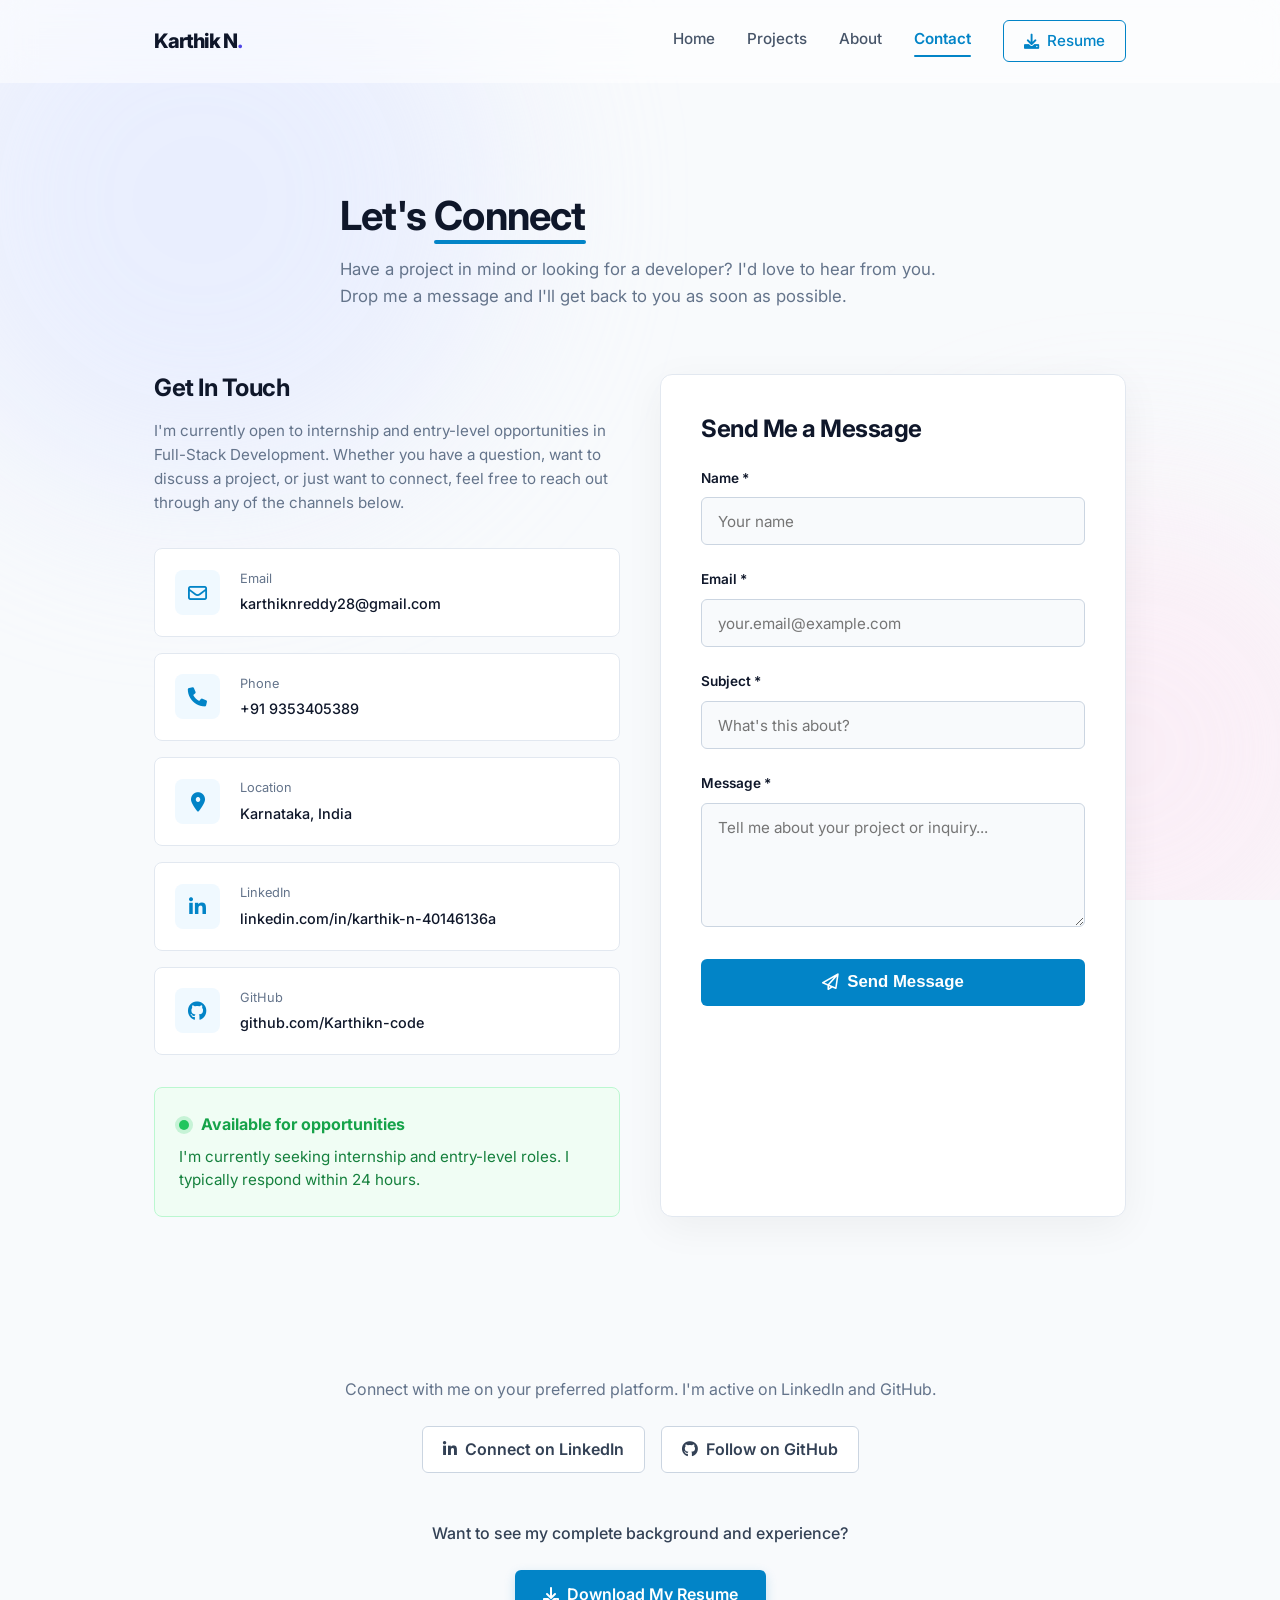
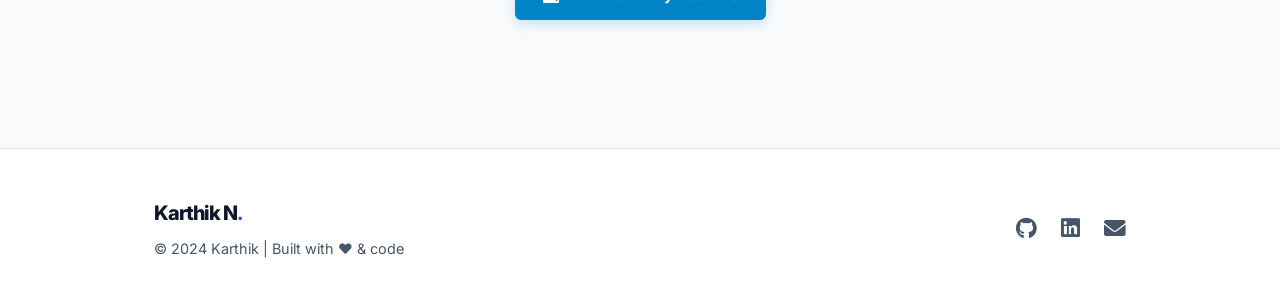
==== commit 6f79080c: "feat: Connect contact form to Web3Forms & fix navbar z-index overlay issue" ====
--- a/contact.html
+++ b/contact.html
@@ -105,22 +105,27 @@
                     <!-- Right: Form -->
                     <div class="contact-form-panel reveal-up delay-1">
                         <h3 style="font-size: 1.5rem; color: #0f172a; margin-bottom: 1.5rem;">Send Me a Message</h3>
-                        <form action="mailto:karthiknreddy28@gmail.com" method="post" enctype="text/plain">
+                        <form action="https://api.web3forms.com/submit" method="POST">
+                            <input type="hidden" name="access_key" value="97ab13fd-e6cd-4d8b-a4be-b3ac8b9390ea">
+                            <input type="hidden" name="subject" value="New Contact Message from Karthik Portfolio">
+                            <input type="hidden" name="from_name" value="Karthik Portfolio Notification">
+                            <input type="checkbox" name="botcheck" class="hidden" style="display: none;">
+
                             <div class="form-group">
                                 <label>Name *</label>
-                                <input type="text" placeholder="Your name" required>
+                                <input type="text" name="name" placeholder="Your name" required>
                             </div>
                             <div class="form-group">
                                 <label>Email *</label>
-                                <input type="email" placeholder="your.email@example.com" required>
+                                <input type="email" name="email" placeholder="your.email@example.com" required>
                             </div>
                             <div class="form-group">
                                 <label>Subject *</label>
-                                <input type="text" placeholder="What's this about?" required>
+                                <input type="text" name="message_subject" placeholder="What's this about?" required>
                             </div>
                             <div class="form-group">
                                 <label>Message *</label>
-                                <textarea rows="5" placeholder="Tell me about your project or inquiry..." required></textarea>
+                                <textarea name="message" rows="5" placeholder="Tell me about your project or inquiry..." required></textarea>
                             </div>
                             <button type="submit" class="btn-submit"><i class="far fa-paper-plane"></i> Send Message</button>
                         </form>
--- a/style.css
+++ b/style.css
@@ -45,6 +45,7 @@
     -moz-osx-font-smoothing: grayscale;
     overflow-x: hidden;
     position: relative;
+    width: 100%;
 }
 
 /* ==========================================================================
@@ -71,7 +72,9 @@
 
 .shape-1 {
     width: 600px;
+    max-width: 80vw;
     height: 600px;
+    max-height: 80vw;
     background: #e0e7ff;
     /* soft indigo */
     top: -100px;
@@ -80,7 +83,9 @@
 
 .shape-2 {
     width: 500px;
+    max-width: 70vw;
     height: 500px;
+    max-height: 70vw;
     background: #fce7f3;
     /* soft pink */
     bottom: -100px;
@@ -139,7 +144,7 @@
     top: 0;
     left: 0;
     width: 100%;
-    z-index: 100;
+    z-index: 9999;
     background: rgba(255, 255, 255, 0.5);
     /* translucent white */
     backdrop-filter: blur(16px);
@@ -322,6 +327,7 @@
 .text-gradient {
     background: var(--gradient-primary);
     -webkit-background-clip: text;
+    background-clip: text;
     -webkit-text-fill-color: transparent;
 }
 
@@ -457,94 +463,6 @@
 }
 
 /* ==========================================================================
-   Stats Section
-   ========================================================================== */
-.stats {
-    padding: 2rem 0 6rem;
-}
-
-.text-center {
-    text-align: center;
-}
-
-.text-center .section-title,
-.text-center .section-desc {
-    margin-left: auto;
-    margin-right: auto;
-}
-
-.stats-grid {
-    display: grid;
-    grid-template-columns: repeat(auto-fit, minmax(200px, 1fr));
-    gap: 2rem;
-    text-align: center;
-}
-
-.stat-card {
-    padding: 2.5rem 1.5rem;
-    background: var(--bg-surface);
-    border-radius: 16px;
-    box-shadow: var(--shadow-sm);
-    border: 1px solid var(--border-color);
-    transition: transform 0.3s ease, box-shadow 0.3s ease;
-}
-
-.stat-card:hover {
-    transform: translateY(-5px);
-    box-shadow: var(--shadow-hover);
-}
-
-.stat-icon {
-    width: 64px;
-    height: 64px;
-    margin: 0 auto 1.5rem;
-    border-radius: 16px;
-    display: flex;
-    align-items: center;
-    justify-content: center;
-    font-size: 1.5rem;
-}
-
-.icon-blue {
-    background: #e0e7ff;
-    color: #4f46e5;
-}
-
-.icon-green {
-    background: #dcfce7;
-    color: #16a34a;
-}
-
-.icon-purple {
-    background: #f3e8ff;
-    color: #9333ea;
-}
-
-.icon-orange {
-    background: #ffedd5;
-    color: #ea580c;
-}
-
-.stat-num {
-    font-size: 3rem;
-    display: inline-block;
-    color: var(--text-primary);
-    margin-bottom: 0.5rem;
-    font-weight: 800;
-}
-
-.stat-card span {
-    font-size: 2rem;
-    font-weight: 700;
-    color: var(--text-primary);
-}
-
-.stat-card p {
-    font-weight: 500;
-    color: var(--text-secondary);
-}
-
-/* ==========================================================================
    Tech Stack Section
    ========================================================================== */
 .tech-stack {
@@ -818,62 +736,6 @@
 
 .delay-2 {
     transition-delay: 0.2s;
-}
-
-/* ==========================================================================
-   Responsive Design
-   ========================================================================== */
-@media (max-width: 900px) {
-    .hero-container {
-        grid-template-columns: 1fr;
-        text-align: center;
-        gap: 3rem;
-    }
-
-    .hero-actions {
-        justify-content: center;
-    }
-
-    .status-pill {
-        margin: 0 auto 2rem;
-    }
-
-    .hero-title {
-        font-size: 3.5rem;
-    }
-
-    .hero-subtitle {
-        margin: 0 auto 2.5rem;
-    }
-
-    .profile-card {
-        max-width: 350px;
-        margin: 0 auto;
-    }
-}
-
-@media (max-width: 600px) {
-    .nav-links {
-        display: none;
-    }
-
-    .mobile-menu-btn {
-        display: block;
-    }
-
-    .hero {
-        padding: 8rem 0 4rem;
-    }
-
-    .hero-title {
-        font-size: 2.8rem;
-    }
-
-    .footer-container {
-        flex-direction: column;
-        gap: 2rem;
-        text-align: center;
-    }
 }
 
 /* ==========================================================================
@@ -1191,7 +1053,7 @@
 .contact-grid {
     display: grid;
     grid-template-columns: 1fr 1fr;
-    gap: 4rem;
+    gap: 2.5rem;
     max-width: 1100px;
     margin: 0 auto;
 }
@@ -1245,12 +1107,11 @@
 }
 
 .info-value {
-    font-size: 0.95rem;
+    font-size: 0.9rem;
     color: #0f172a;
     font-weight: 500;
-    white-space: nowrap;
-    overflow: hidden;
-    text-overflow: ellipsis;
+    word-break: break-word;
+    overflow-wrap: break-word;
 }
 
 .availability-alert {
@@ -1386,45 +1247,6 @@
 }
 
 /* ==========================================================================
-   Strict Dark Footer Override Mapped Exactly From Image
-   ========================================================================== */
-footer {
-    background-color: #0f172a !important;
-    /* Extremely dark navy */
-    color: white !important;
-    border-top: none !important;
-}
-
-.footer-left .logo,
-.footer-left p {
-    color: white !important;
-}
-
-.logo span {
-    color: #38bdf8 !important;
-    /* Retaining the bright popup dot */
-}
-
-.footer-socials a {
-    color: #cbd5e1 !important;
-    background-color: rgba(255, 255, 255, 0.05);
-    width: 40px;
-    height: 40px;
-    display: flex;
-    align-items: center;
-    justify-content: center;
-    border-radius: 8px;
-    border: 1px solid rgba(255, 255, 255, 0.1);
-}
-
-.footer-socials a:hover {
-    color: white !important;
-    background-color: #38bdf8;
-    transform: translateY(-3px);
-    border-color: #38bdf8;
-}
-
-/* ==========================================================================
    Gradient CTA Section (Home Page)
    ========================================================================== */
 .cta-gradient-section {
@@ -1677,12 +1499,48 @@
 @media (max-width: 992px) {
     .dark-stats-grid {
         grid-template-columns: repeat(2, 1fr);
+        gap: 1.5rem;
+    }
+    .dark-stat-card {
+        padding: 2.5rem 1rem;
+    }
+    .dark-stat-icon-wrapper {
+        width: 50px;
+        height: 50px;
+        font-size: 1.25rem;
+    }
+    .dark-stat-num {
+        font-size: 2rem;
+    }
+    .dark-stat-title {
+        font-size: 0.9rem;
     }
 }
 
 @media (max-width: 576px) {
     .dark-stats-grid {
-        grid-template-columns: 1fr;
+        grid-template-columns: repeat(2, 1fr);
+        gap: 1rem;
+        padding: 0 1rem;
+    }
+    .dark-stat-card {
+        padding: 1.5rem 0.5rem;
+        border-radius: 12px;
+    }
+    .dark-stat-icon-wrapper {
+        width: 45px;
+        height: 45px;
+        font-size: 1.15rem;
+        margin-bottom: 0.75rem;
+        border-radius: 8px;
+    }
+    .dark-stat-num {
+        font-size: 1.6rem;
+        margin-bottom: 0.2rem;
+    }
+    .dark-stat-title {
+        font-size: 0.8rem;
+        line-height: 1.2;
     }
 }
 
@@ -1740,4 +1598,167 @@
 /* Structural Overrides */
 .no-top-margin {
     margin-top: 0 !important;
+}
+
+/* ==========================================================================
+   Global Responsive Adjustments (The Mobile Fix)
+   ========================================================================== */
+@media (max-width: 992px) {
+    .hero-container {
+        grid-template-columns: 1fr;
+        text-align: center;
+        gap: 3rem;
+    }
+
+    .hero-title {
+        font-size: 3.5rem;
+    }
+
+    .hero-subtitle {
+        margin: 0 auto 2.5rem;
+        max-width: 100%;
+    }
+
+    .hero-actions {
+        justify-content: center;
+    }
+
+    .profile-card {
+        max-width: 400px;
+        margin: 0 auto;
+    }
+
+    .nav-links {
+        position: fixed;
+        top: 0;
+        right: -100%;
+        width: 280px;
+        height: 100vh;
+        background: #ffffff;
+        flex-direction: column;
+        justify-content: center;
+        padding: 2rem;
+        gap: 2rem;
+        transition: right 0.4s cubic-bezier(0.16, 1, 0.3, 1);
+        box-shadow: -10px 0 30px rgba(0,0,0,0.05);
+        z-index: 10000;
+    }
+
+    .nav-links.active {
+        right: 0;
+    }
+
+    .mobile-menu-btn {
+        display: block;
+        background: none;
+        border: none;
+        font-size: 1.5rem;
+        color: var(--text-primary);
+        cursor: pointer;
+        z-index: 10001;
+    }
+
+    .nav-links a {
+        font-size: 1.1rem;
+        width: 100%;
+        text-align: center;
+    }
+
+    .nav-resume {
+        justify-content: center;
+    }
+
+    .dark-stats-grid {
+        grid-template-columns: repeat(2, 1fr);
+    }
+}
+
+@media (max-width: 768px) {
+    .section-title {
+        font-size: 2.25rem;
+    }
+
+    .hero-title {
+        font-size: 2.75rem;
+    }
+
+    .hero {
+        padding-top: 8rem;
+    }
+
+    .hero-actions {
+        flex-direction: column;
+        width: 100%;
+        max-width: 280px;
+        margin: 0 auto;
+    }
+
+    .btn {
+        width: 100%;
+    }
+
+    .projects-grid,
+    .tech-grid,
+    .highlights-grid {
+        grid-template-columns: 1fr;
+    }
+
+    .about-text {
+        padding: 2rem;
+    }
+
+    .footer-container {
+        flex-direction: column;
+        text-align: center;
+        gap: 2rem;
+    }
+
+    /* Contact page */
+    .contact-grid {
+        grid-template-columns: 1fr;
+        gap: 2rem;
+    }
+
+    .contact-form-panel {
+        padding: 1.5rem;
+    }
+
+    .contact-section {
+        padding: 3rem 0 !important;
+    }
+}
+
+@media (max-width: 480px) {
+    .container {
+        padding: 0 1.5rem;
+    }
+
+    .hero-title {
+        font-size: 2.25rem;
+    }
+
+    .hero-subtitle {
+        font-size: 1rem;
+    }
+
+    .dark-stat-num {
+        font-size: 1.8rem;
+    }
+
+    .dark-stat-card {
+        padding: 2rem 1rem;
+    }
+
+    /* Contact page small */
+    .contact-title {
+        font-size: 2rem !important;
+    }
+
+    .contact-form-panel {
+        padding: 1.25rem;
+    }
+
+    .info-card {
+        padding: 1rem;
+    }
 }
